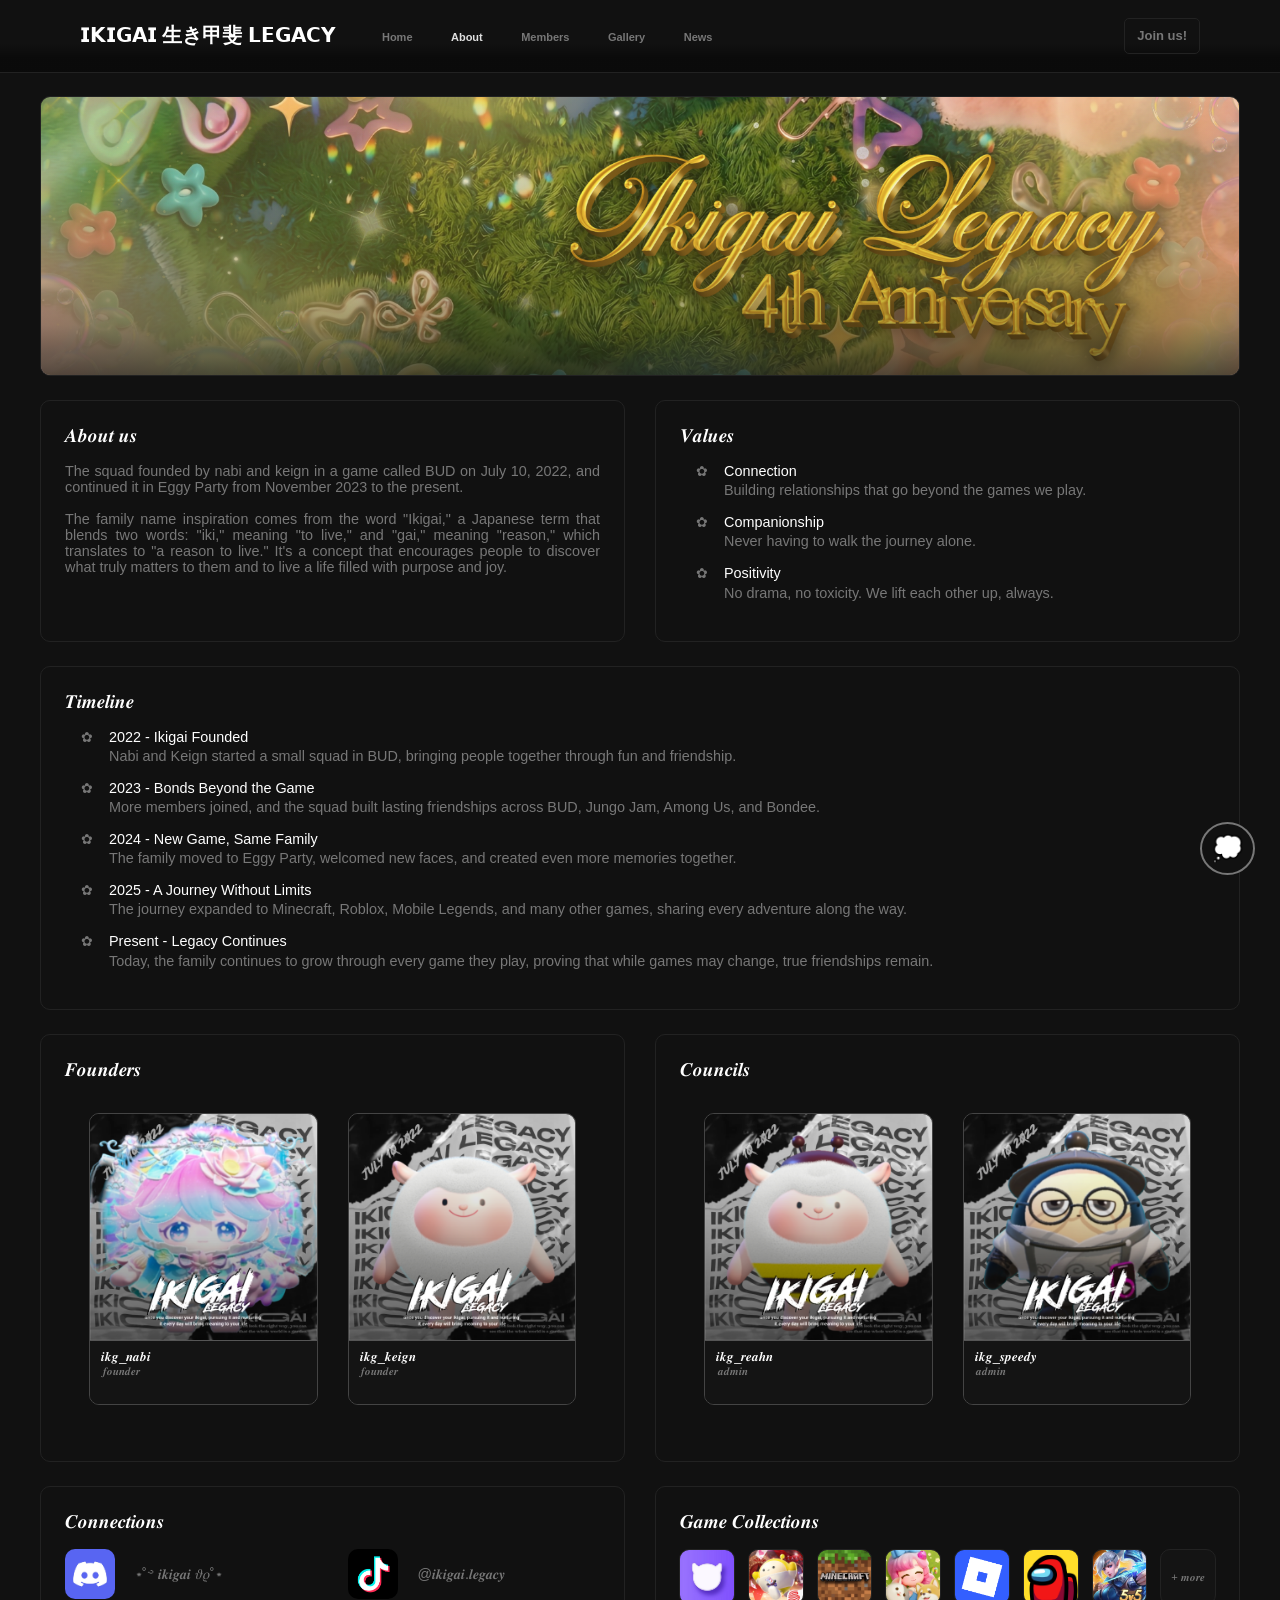
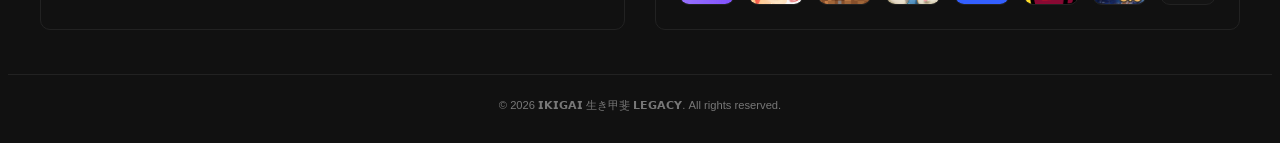
==== about.html @ 9461aeda "Initial commit" ====
<!DOCTYPE html>
<html lang="en">
<head>
    <meta charset="UTF-8">
    <meta name="viewport" content="width=device-width, initial-scale=1.0">
    <title>𝗜𝗞𝗜𝗚𝗔𝗜 生き甲斐 𝗟𝗘𝗚𝗔𝗖𝗬</title>
    <link rel="stylesheet" href="general.css">
    <link rel="stylesheet" href="about.css">
    <link rel="stylesheet" href="discord-widget.css">
</head>
<body>

    <!-- Header -->
    <div class="menu-container">  

        <button class="menu-btn" id="menu-btn"><strong>☰</strong></button>
        <div class="menu-overlay" onclick="closeMenu()"></div>
        <nav class="menu">
            <a href="index.html">Home</a>
            <a href="about.html" class="active">About</a>
            <a href="members.html">Members</a>
            <a href="gallery.html">Gallery</a>
            <a href="news.html">News</a>
            <a href="https://docs.google.com/forms/d/e/1FAIpQLSfjyB8L9kWrnWd9bgaFZAZojtJx5KCW9Il7itQAc0xYwwFybQ/viewform" target="_blank" class="menu-join">Join us!</a>
        </nav>
        
    </div>
    
    <div class="header">
        <div class="head-container">
            <div class="logo-title">
                <div class="logo-name">𝗜𝗞𝗜𝗚𝗔𝗜 生き甲斐 𝗟𝗘𝗚𝗔𝗖𝗬</div>
            </div>
            
            <div class="nav-buttons">

                <div class="start">
                    <nav>
                        <a href="index.html">Home</a>
                        <a href="about.html" class="active">About</a>
                        <a href="members.html">Members</a>
                        <a href="gallery.html">Gallery</a>
                    <a href="news.html">News</a>
                    </nav>
                </div>

                <div class="end">
                    <a href="https://docs.google.com/forms/d/e/1FAIpQLSfjyB8L9kWrnWd9bgaFZAZojtJx5KCW9Il7itQAc0xYwwFybQ/viewform" target="_blank" class="join">Join us!</a>
                    
                </div>

            </div>

            

            

            
        </div>
    </div>

    <!-- Discord-widget -->
    <div class="showcard-container"> <button class="show-card" onclick="showCard()">💭</button> </div>
    <div class="discord-widget">
        <div class="discord-card" id="discord-card"> 
            <div class="head">

                <div class="serverName" id="serverName">⋆˚࿔ 𝒊𝒌𝒊𝒈𝒂𝒊 𝜗𝜚˚⋆</div>

                    <button class="hide-card" onclick="closeCard()" id="hide">✗</button>

            </div>

            <div class="online-section">
                <div class="dot-symbol">●</div>
                <div class="online-text"> 𝑶𝒏𝒍𝒊𝒏𝒆 - <span id="online">0</span> </div>
            </div>
    


            <div class="avatar-position">
                <div class="avatars">

                    <div class="avatar online">
                        <img src="discord/profile1.webp">
                    </div>

                    <div class="avatar online">
                        <img src="discord/profile2.webp">
                    </div>

                    <div class="avatar idle">
                        <img src="discord/profile3.webp">
                    </div>

                    <div class="avatar idle">
                        <img src="discord/profile4.webp">
                    </div>

                    <div class="avatar dnd">
                        <img src="discord/profile5.webp">
                    </div>

                </div>
            </div>

            <div class="lower-part">
                <a id="joinBtn" href="https://discord.com/invite/5m6chs7nX4" target="_blank">Join Server</a>
            </div>
        </div>
    </div>

    <div class="page">
        <div class="about-page">

            <div class="about-container banner">
                <img src="banner/banner.png" class="banner-img">
            </div>
            
            <div class="about-grid">

                <div class="about-container">
                    <div class="about-title">
                        𝑨𝒃𝒐𝒖𝒕 𝒖𝒔
                    </div>
                    <div class="about-content">
                        The squad founded by nabi and keign in a game called BUD on July 10, 2022, and continued it in Eggy Party from November 2023 to the present.
                    </div>
                    <div class="about-content">
                        The family name inspiration comes from the word "Ikigai," a Japanese term that blends two words: "iki," meaning "to live," and "gai," meaning "reason," which translates to "a reason to live." It's a concept that encourages people to discover what truly matters to them and to live a life filled with purpose and joy.
                    </div>
                </div>

                <div class="about-container">
                    <div class="about-title">
                        𝑽𝒂𝒍𝒖𝒆𝒔
                    </div>
                    <div class="about-content">
                        <div class="about-items">
                            <div class="item-bullet">✿</div>
                            <div class="item-content">
                                <div class="item-title">Connection</div>
                                <div class="item-desc">Building relationships that go beyond the games we play.</div>
                            </div>
                        </div>
                    </div>
                    <div class="about-content">
                        <div class="about-items">
                            <div class="item-bullet">✿</div>
                            <div class="item-content">
                                <div class="item-title">Companionship</div>
                                <div class="item-desc">Never having to walk the journey alone.</div>
                            </div>
                        </div>
                    </div>
                    <div class="about-content">
                        <div class="about-items">
                            <div class="item-bullet">✿</div>
                            <div class="item-content">
                                <div class="item-title">Positivity</div>
                                <div class="item-desc">No drama, no toxicity. We lift each other up, always.</div>
                            </div>
                        </div>
                    </div>
                </div>

            </div>

            <div class="about-container timeline-container">
                <div class="about-title">
                    𝑻𝒊𝒎𝒆𝒍𝒊𝒏𝒆
                </div>
                <div class="about-content">
                    <div class="about-items">
                            <div class="item-bullet">✿</div>
                            <div class="item-content">
                                <div class="item-title">2022 - Ikigai Founded</div>
                                <div class="item-desc">Nabi and Keign started a small squad in BUD, bringing people together through fun and friendship.</div>
                            </div>
                        </div>
                </div>

                <div class="about-content">
                    <div class="about-items">
                            <div class="item-bullet">✿</div>
                            <div class="item-content">
                                <div class="item-title">2023 - Bonds Beyond the Game</div>
                                <div class="item-desc">More members joined, and the squad built lasting friendships across BUD, Jungo Jam, Among Us, and Bondee.</div>
                            </div>
                        </div>
                </div>

                <div class="about-content">
                    <div class="about-items">
                            <div class="item-bullet">✿</div>
                            <div class="item-content">
                                <div class="item-title">2024 - New Game, Same Family</div>
                                <div class="item-desc">The family moved to Eggy Party, welcomed new faces, and created even more memories together.</div>
                            </div>
                        </div>
                </div>

                <div class="about-content">
                    <div class="about-items">
                            <div class="item-bullet">✿</div>
                            <div class="item-content">
                                <div class="item-title">2025 - A Journey Without Limits</div>
                                <div class="item-desc">The journey expanded to Minecraft, Roblox, Mobile Legends, and many other games, sharing every adventure along the way.</div>
                            </div>
                        </div>
                </div>

                <div class="about-content">
                    <div class="about-items">
                            <div class="item-bullet">✿</div>
                            <div class="item-content">
                                <div class="item-title">Present - Legacy Continues</div>
                                <div class="item-desc">Today, the family continues to grow through every game they play, proving that while games may change, true friendships remain.</div>
                            </div>
                        </div>
                </div>
            </div>
            <div class="about-grid">
                <div class="about-container">
                    <div class="about-title">
                        𝑭𝒐𝒖𝒏𝒅𝒆𝒓𝒔
                    </div>
                    <div class="about-content">
                        <div class="about-content-grid">
                            <div class="about-card">
                                <div class="about-img">
                                    <img src="profiles/nabi.png">
                                </div>
                                
                                <div class="about-body">
                                    <div class="about-name">𝒊𝒌𝒈_𝒏𝒂𝒃𝒊</div>
                                    <div class="about-role">𝒇𝒐𝒖𝒏𝒅𝒆𝒓</div>
                                </div>
                            </div>
                            <div class="about-card">
                                <div class="about-img">
                                    <img src="profiles/dongdong1.png">
                                </div>
                                <div class="about-body">
                                    <div class="about-name">𝒊𝒌𝒈_𝒌𝒆𝒊𝒈𝒏</div>
                                    <div class="about-role">𝒇𝒐𝒖𝒏𝒅𝒆𝒓</div>
                                    <div class="about-socials"></div>
                                </div>
                            </div>
                        </div>
                    </div>
                    
                </div>

                <div class="about-container">
                    <div class="about-title">
                        𝑪𝒐𝒖𝒏𝒄𝒊𝒍𝒔
                    </div>
                    <div class="about-content">
                        <div class="about-content-grid">
                            <div class="about-card">
                                <div class="about-img">
                                    <img src="profiles/dongdong2.png">
                                </div>
                                <div class="about-body">
                                    <div class="about-name">𝒊𝒌𝒈_𝒓𝒆𝒂𝒉𝒏</div>
                                    <div class="about-role">𝒂𝒅𝒎𝒊𝒏</div>
                                </div>
                            </div>
                            <div class="about-card">
                                <div class="about-img">
                                    <img src="profiles/speedy.png">
                                </div>
                                <div class="about-body">
                                    <div class="about-name">𝒊𝒌𝒈_𝒔𝒑𝒆𝒆𝒅𝒚</div>
                                    <div class="about-role">𝒂𝒅𝒎𝒊𝒏</div>
                                    <div class="about-socials"></div>
                                </div>
                            </div>
                        </div>
                    </div>
                    
                </div>
            </div>

            <div class="about-grid">

                <div class="about-container">
                    <div class="about-title">
                        𝑪𝒐𝒏𝒏𝒆𝒄𝒕𝒊𝒐𝒏𝒔
                    </div>
                    <div class="about-connections-grid">
                        <div class="about-connections">
                            <img class="about-connections-img" src="apps/discord.jpg">
                            <a class="about-connections-link" href="https://discord.com/invite/5m6chs7nX4" target="_blank">⋆˚࿔ 𝒊𝒌𝒊𝒈𝒂𝒊 𝜗𝜚˚⋆</a>
                        </div>
                        <div class="about-connections">
                            <img class="about-connections-img" src="apps/tiktok.avif">
                            <a class="about-connections-link" href="https://www.tiktok.com/@ikigai.legacy?_t=ZS-8wNGGbBKXw1&_r=1" target="_blank">@𝒊𝒌𝒊𝒈𝒂𝒊.𝒍𝒆𝒈𝒂𝒄𝒚</a>
                        </div>
                    </div>
                </div>

                <div class="about-container">
                    <div class="about-title">
                        𝑮𝒂𝒎𝒆 𝑪𝒐𝒍𝒍𝒆𝒄𝒕𝒊𝒐𝒏𝒔
                    </div>
                    <div class="about-games-grid">
                        <img class="about-games" src="apps/bud.jpg">
                        <img class="about-games" src="apps/eggyparty.png">
                        <img class="about-games" src="apps/minecraft.webp">
                        <img class="about-games" src="apps/Heartopia.webp">
                        <img class="about-games" src="apps/roblox.webp">
                        <img class="about-games" src="apps/among-us.png">
                        <img class="about-games" src="apps/MLBB.jpg">
                        <div class="about-games">+ 𝒎𝒐𝒓𝒆</div>
                    </div>
                </div>

            


            </div>

            
            
        </div>

        <div class="footer">
            © 2026 𝗜𝗞𝗜𝗚𝗔𝗜 生き甲斐 𝗟𝗘𝗚𝗔𝗖𝗬. All  rights reserved.
        </div>
    </div>

    

  <script src="general.js"></script>
</body>
</html>
---- general.css ----
body {
    font-family: sans-serif;
    background-size: cover;
    background-color: #111;
}

.header {
    position: fixed;
    top: 0;
    left: 0;
    right: 0;
    height: 2.3rem;
    padding: 1.1rem;
    border-bottom: 1px solid #222;
    background-color: #111111;

    background-image: linear-gradient(
        to bottom,
        rgba(0, 0, 0, 0) 60%,
        rgba(0, 0, 0, 0.2) 70%,
        rgba(0, 0, 0, 0.4) 80%
    );
    z-index: 30; 
}

.head-container {
    max-width: 1300px;
    width: 90%;
    height: 100%;
    margin: auto;

    display: flex;
    flex-direction: row;

    
}

.logo-title, .nav-buttons{
    display: flex;
    align-items: center;
}
.nav-buttons{
    
    width: 100%;
}


.end{
    margin-left: auto;
}

@media screen and (max-width: 850px){
    .nav-buttons a{
        display: none;
    }
    .menu-container .menu-btn{
        display: block;
        z-index: 40;
    }
}

.menu {
    background-color: #111111;
    position: fixed;

    display: grid;
    flex-direction: column;

    padding-top: 4.6rem;
    top: 0rem;
    right: 0;
    left: 0;

    width: 100%;
    height: 400px;

    align-items: center;

    transform: translateY(-100%);
    transition: 0.4s ease;

    z-index: 25;
    opacity: 0;
    pointer-events: none;
}

.menu.open {
    transform: translateY(0);
    opacity: 1;
    pointer-events: auto;
}

.menu-overlay{
    display: none;
    position: fixed;
    inset: 0;
    background: rgba(0, 0, 0, .55);
    z-index: 24;
}

.menu-overlay.open{
    display: block;
}

@media screen and (min-width: 850px){
    .menu.open, .menu{
        transform: translateY(-100%);
        opacity: 0;
        pointer-events: none;
    }
    .menu-overlay.open{
        display: none;
    }
}

.menu a{
    box-sizing: border-box;
    height: 100%;
    width: 100%;
    text-align: center;
    display: flex;
    align-items: center;
    justify-content: center;
    border: 1px solid #111111;
    border-bottom: 1px solid #222;
    
}

.menu a:hover{
    border: 1px solid #fff;
    border-right:1px solid #111111;
    border-left: 1px solid #111111;
    background-color: #2a2a2a;
}

.menu .menu-join:hover{
    border: 1px solid rgb(0, 0, 0);
    color: #111111;
    background-color: #fff;
    border-color: #fff;
}

.logo-name {
    font-family: Arial;
    font-weight: bold;
    font-size: 20px;
    margin-right: 15px;
    color: #ffffff;
    white-space: nowrap;
    transition: .5s ease;
    cursor: pointer;

}

nav a.active{
    color: #dfdfdf;
}

nav a{
    display: inline-block;
    font-family: Arial, Helvetica, sans-serif;
    padding: 1px;
    font-size: 11px;
    font-weight: 600;
    text-decoration: none;
    transition: .3s ease;
    background-color: transparent;
    color: #777;
    border: 1px solid transparent;
    cursor: pointer;

}

.nav-buttons a{
    margin-left: 30px;
}

nav a:hover{
    color: #fff ;
    text-shadow: 0 0 10px #dfdfdf;
}






.join {
    font-size: 13px;
    font-weight: 600;
    display: flex;
    justify-content: center;
    align-items: center;
    height: 34px;
    min-width: 74px;
    font-family: sans-serif;
    background-color: transparent;
    color: #777;
    border: 1px solid #222;
    text-decoration: none;
    border-radius: 5px;
    cursor: pointer;
    transition: .5s ease;
}

.join:hover {
    color: #111111;
    background-color: #dfdfdf;
    border-color: #dfdfdf;
    box-shadow: 0 0 10px #777;
}

.menu-btn{
    display: none;
    position: fixed;
    font-size: 20px;
    color: #777;
    background: transparent;
    border: none;
    top: 17px;
    right: 4%;
    cursor: pointer;
    transition: .3s ease;
    
}

.menu-btn:hover{
    color: #dfdfdf ;
    text-shadow: 0 0 10px #dfdfdf
}

/* Page Styles */


/* Chrome, Edge, Safari */
html{
    scrollbar-width: thin;
    scrollbar-color: #777 transparent;
    overflow-y: scroll;
}

html::-webkit-scrollbar{
    width: 8px;
}

html::-webkit-scrollbar-track{
    background: transparent;
}

html::-webkit-scrollbar-thumb{
    background: #777;
    border-radius: 999px;
    transition: background .3s ease;
}

html::-webkit-scrollbar-thumb:hover{
    background: #dfdfdf;
}



.page {
    opacity: 0;
    transform: translateY(15px);
    transition: opacity 0.6s ease, transform 0.6s ease;
}

.page.loaded {
    opacity: 1;
    transform: translateY(0);
}

.page.leaving {
    opacity: 0;
    transform: translateY(15px);
}

* {
    -webkit-tap-highlight-color: transparent;
    font-family: 'Franklin Gothic Medium', 'Arial Narrow', Arial, sans-serif;
}

html.no-scroll,
body.no-scroll {
    overflow: hidden;
}
---- about.css ----
.about-page{

    max-width: 1200px;
    padding: 88px 20px 20px;
    margin: auto;
    display: flex;
    flex-direction: column;
    align-items: center;
}


.about-grid{
    width: 100%;
    display: grid;
    grid-template-columns: 1fr 1fr;
    justify-items: center;
    gap: 30px;
}

.about-container{
    width: 100%;
    padding: 1.5rem;
    box-sizing: border-box;
    border: 1px solid #222;
    border-radius: 10px;
    margin-bottom: 1.5rem;
}

.about-title{
    color: white;
    font-size: 1.2rem;
    margin-bottom: 1rem;
}

.about-content{
    color: #777;
    font-size: .9rem;
    display: flex;
    flex-direction: column;
    margin-bottom: 1rem;
    text-align: justify;
}

.about-items{
    padding-left: 1rem;
    padding-right: 1rem;
    display: flex;
    flex-direction: row;
    gap: 1rem;
}

.item-title{
    color: white;
    margin-bottom: .2rem;
}

.item-desc{
    font-size: .9rem;
}



.about-card{
    display: flex;
    flex-direction: column;
    border: 1px solid #444;
    border-radius: 10px;
    overflow: hidden;
}

.about-img{
    background-color: lightblue;
    width: 100%;
    aspect-ratio: 1/1;
    border-bottom: 1px solid #555;
}

.about-img{
    position: relative;
    width: 100%;
    aspect-ratio: 1/1;
    overflow: hidden;
    border-bottom: 1px solid #555;
}

.about-img img{
    width: 100%;
    height: 100%;
    object-fit: cover;
    display: block;
}


.about-body{
    display: flex;
    flex-direction: column;
    padding: .50rem .70rem .65rem;
    background-color: #141414;
}

.about-content-grid{
    width: 100%;
    padding: 1rem 1.5rem;
    box-sizing: border-box;
    display: grid;
    grid-template-columns: 1fr 1fr;
    gap: 30px;
}



.about-name{
    color: #ffffff;
    font-size: .8rem;
}

.about-role{
    color: #777;
    font-size: .7rem;
    margin-bottom: 1rem;
    margin-left: .10rem;
}

@media screen and (max-width: 950px){
    .about-content-grid{
        gap: 30px;
        padding: 1rem 13rem;
    }
    
}

@media screen and (max-width: 880px){
    .about-content-grid{
        gap: 30px;
        padding: 1rem 11rem;
    }
    
}

@media screen and (max-width: 820px){
    .about-content-grid{
        gap: 30px;
        padding: 1rem 9rem;
    }
    
}

@media screen and (max-width: 770px){
    .about-content-grid{
        gap: 30px;
        padding: 1rem 5rem;
    }
    
}

@media screen and (max-width: 720px){
    .about-content-grid{
        gap: 30px;
        padding: 1rem 2rem;
    }
    
}



@media screen and (max-width: 600px){
    .about-content-grid{
        gap: 20px;
        padding: .5rem .5rem;
    }
}

@media screen and (max-width: 450px){
    .about-content-grid{
        gap: 12px;
        padding: 0rem .2rem;
    }
    .about-name{
        font-size: .7rem;
        margin-bottom: .1rem;
    }
    .about-role{
        font-size: .6rem;
        margin-left: 0rem;
        margin-bottom: .7rem;
    }
    .about-body{
        padding: .4rem .45rem .4rem;
    }
}

.about-games-grid{
    display: grid;
    grid-template-columns: repeat(auto-fill, minmax(50px, 1fr));  
    justify-items: center;
    gap: 15px;
}

.about-games{
    width: 100%;
    aspect-ratio: 1/1;
    border: 1px solid #222;
    border-radius: 10px;
    color: #777;
    background-color: #141414;
    text-align: center;
    align-content: center;
    font-size: .7rem;
}

.about-connections-grid{
    display: grid;
    grid-template-columns: 1fr 1fr;
    gap: 30px;
    
}

@media screen and (max-width: 500px){
    .about-connections-grid{
        grid-template-columns: 1fr;
        gap: 30px;
    }
}

.about-connections{
    display: flex;
    flex-direction: row;
    align-items: center;
    gap: 20px;
    cursor: pointer;
}

.about-connections-img{
    height: 50px;
    aspect-ratio: 1/1;
    border-radius: 10px;
}

.about-connections-link{
    font-size: .9rem;
    text-decoration: none;
    color: #777;
    transition: .3s ease;
}

.about-connections:hover{
    .about-connections-link{
    color: white;
    text-shadow: 0 0 10px white;
    }
}

@media screen and (max-width: 950px){
    .about-grid{
        grid-template-columns: 1fr;
        gap: 0px;
    }
}

.footer{
    color: #777;
    font-size: .7rem;
    text-align: center;
    bottom: 0;
    left: 0;
    right: 0;
    padding: 1.4rem;
    border-top: 1px solid #222;
    background-color: #111111;
}

.banner{
    max-height: 280px;
    padding: 0;
    overflow: hidden;
    position: relative;
    display: flex;
    align-items: center;
}

.banner-img{
    opacity: 100%;
    width: 100%;
    height: auto;
    display: block;
    border-radius: inherit;
}

/* Dark gradient overlay */
.banner{
    position: relative;
    overflow: hidden;
}

.banner::after{
    content: "";
    position: absolute;
    inset: 0;

    background: linear-gradient(
        to bottom,
        rgba(255,236,180,.05) 0%,
        rgba(212,175,55,.15) 30%,
        rgba(170,130,45,.28) 60%,
        rgba(90,70,25,.45) 82%,
        rgba(42,36,24,.75) 100%
    );

    pointer-events: none;
}
---- discord-widget.css ----
.discord-card {

    position: fixed;
    right: 25px;
    bottom: 25px;

    width: 250px;
    padding: 20px;
    border-radius: 15px;

    background: #131313;

    border: 1px solid #fff;
    box-shadow: 0 0 10px #dfdfdf;

    color: white;
    font-family: Arial, sans-serif;

    opacity: 0;
    visibility: hidden;
    pointer-events: none;
    transform: scale(0.9);
    transition: all 0.8s ease;

    z-index: 23;
    
}

.discord-card.show{
    opacity: 1;

    visibility: visible;
    pointer-events: auto;
    transform: scale(1);
    z-index: 23;
}

.serverName{
    line-height: 1;
    color: white;
    font-size: 1.1rem;
    font-weight: 600;
    text-shadow: 0 0 10px #777;
}

.head{
    display: flex;
    flex-direction: row;
    justify-content: space-between;
    margin-bottom: 1.4rem;
}

.online-section{
    display: flex;
    flex-direction: row;
    margin-bottom: .4rem;
}

.dot-symbol{
    font-size: .9rem;
    display: inline;
    color: #2aff83;
    text-shadow: 0 0 5px #23a55a,
                 0 0 10px #23a55a,
                 0 0 20px #23a55a;
}

.online-text{
    line-height: 1;
    margin-left: .6rem;
    display: inline;
    font-size: .9rem;
    color: #cfcfcf;
}

.hide-card{
    font-size: 10px;
    background-color: transparent;
    border: none;
    color: white;
    cursor: pointer;

    transition: .3s ease;
}

.hide-card:hover{

    color: #ffffff;
    border-color: #ffffff;
    text-shadow: 0 0 5px #ffffff,
                 0 0 10px #ffffff,
                 0 0 20px #ffffff;
}

.showcard-container{


    position: fixed;
    right: 25px;
    bottom: 25px;
    z-index: 20;
}


.show-card{

    font-size: 25px;
    padding: 10px;
    background-color: #111111;
    
    border: 2px solid #777;
    border-radius: 50%;
    cursor: pointer;
    position: relative;

    transition: .3s ease;
}

.show-card.hide {
    opacity: 0;
    pointer-events: none;
    transform: scale(0.8);
}

.show-card:hover{
    transform: scale(1.1);
    box-shadow: 0 0 15px #dfdfdf;
    border: 2px solid #fff;
}










#joinBtn {
    display: flex;
    justify-content: center;
    align-items: center;
    height: 40px;
    width: 100%;
    background: #fff;
    color: #111111;
    text-decoration: none;
    border-radius: 8px;
    transition: 0.3s;
}

#joinBtn:hover {
    box-shadow: 0 0 10px #777;
}

.avatar-position{
    margin-bottom: 13px;
    margin-left: 10px;
    

}
.avatar {
    position: relative;
    display: inline-block;
    margin-left: -8px;
}

.avatar img {
    width: 35px;
    height: 35px;
    border-radius: 50%;
    border: 2px solid #111;
    display: block;
    
}

.avatar::after {
    content: "";
    position: absolute;
    bottom: 1px;
    right: 1px;

    width: 10px;
    height: 10px;
    border-radius: 50%;
    border: 2px solid #111;
}

.avatar.online::after {
    background: #23a55a;
}

.avatar.idle::after {
    background: #f0b232;
}

.avatar.dnd::after {
    background: #f23f43;
}

.avatar.offline::after {
    background: #80848e;
}

.header {
    display: flex;
    justify-content: space-between;
    align-items: center;
}

.avatars {
    display: flex;
}
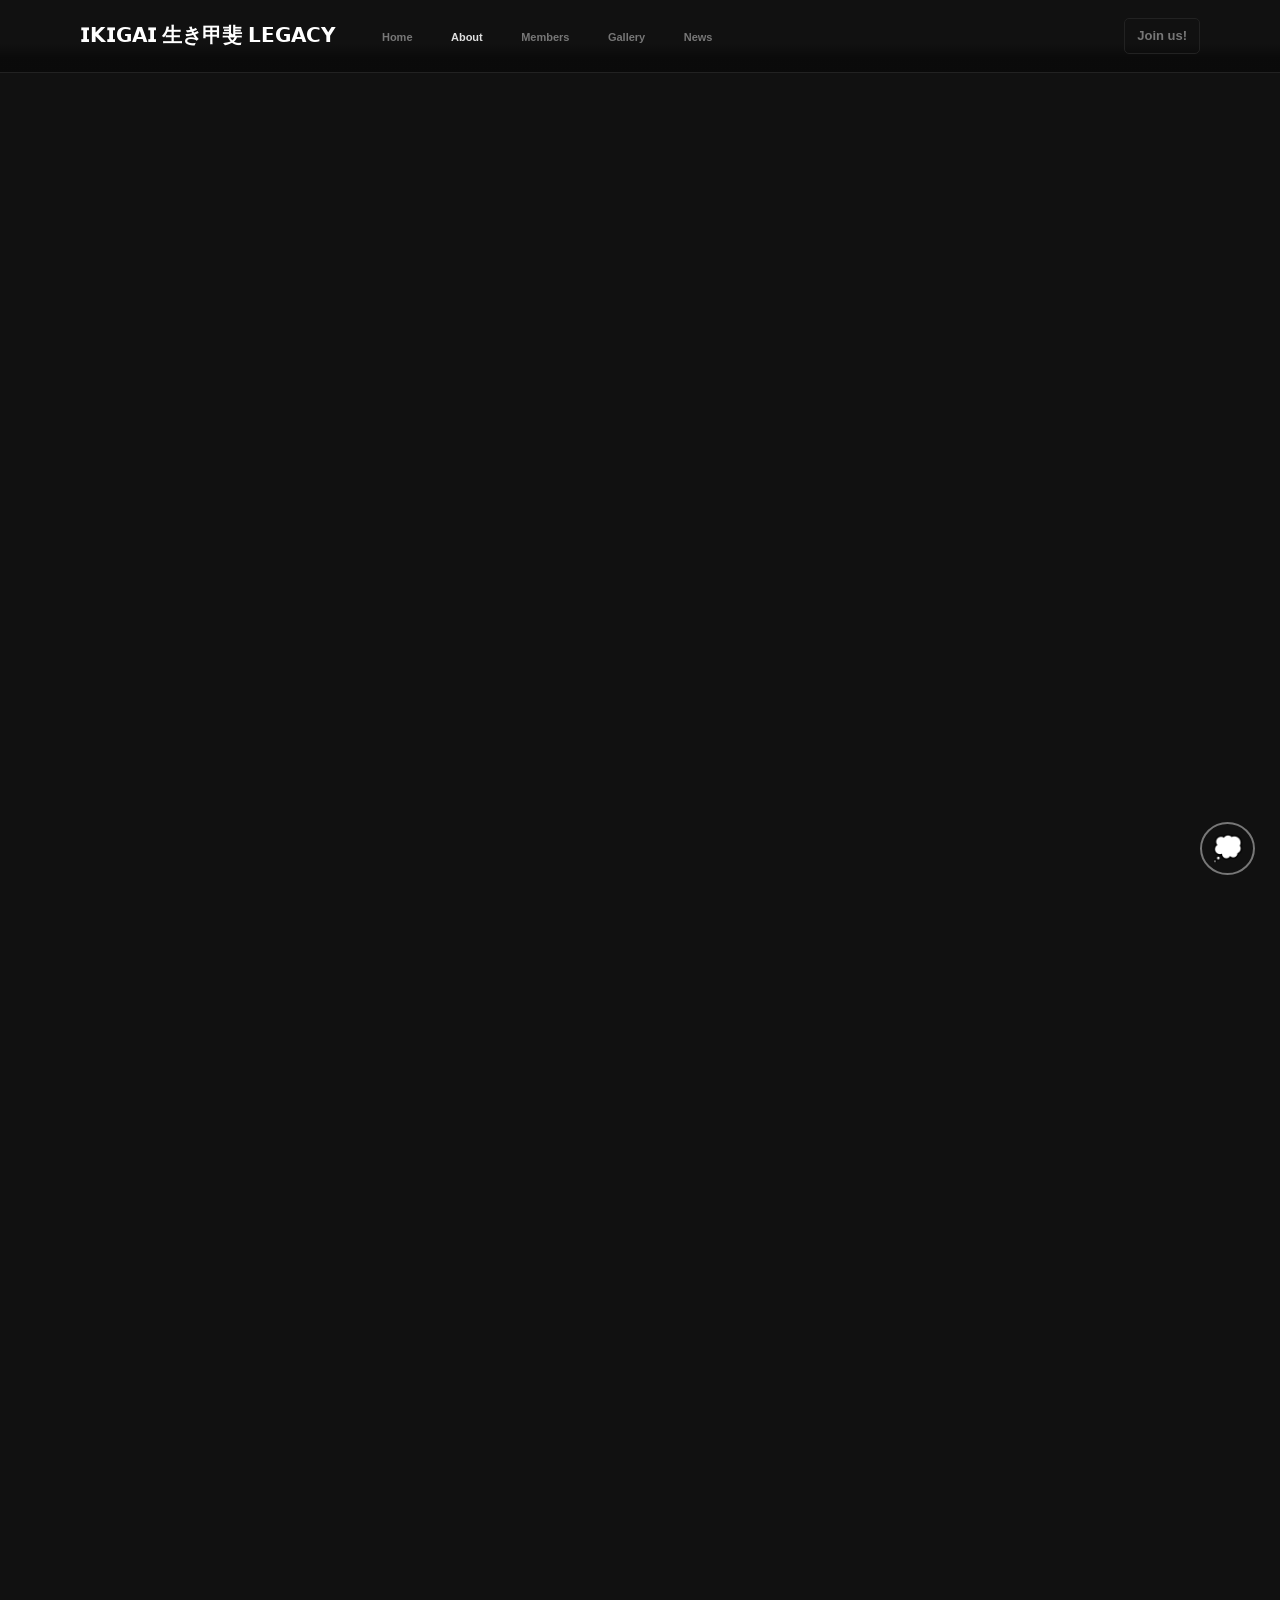
==== commit 6dde8adb: "Add files via upload" ====
--- a/about.html
+++ b/about.html
@@ -1,338 +1,339 @@
-<!DOCTYPE html>
-<html lang="en">
-<head>
-    <meta charset="UTF-8">
-    <meta name="viewport" content="width=device-width, initial-scale=1.0">
-    <title>𝗜𝗞𝗜𝗚𝗔𝗜 生き甲斐 𝗟𝗘𝗚𝗔𝗖𝗬</title>
-    <link rel="stylesheet" href="general.css">
-    <link rel="stylesheet" href="about.css">
-    <link rel="stylesheet" href="discord-widget.css">
-</head>
-<body>
-
-    <!-- Header -->
-    <div class="menu-container">  
-
-        <button class="menu-btn" id="menu-btn"><strong>☰</strong></button>
-        <div class="menu-overlay" onclick="closeMenu()"></div>
-        <nav class="menu">
-            <a href="index.html">Home</a>
-            <a href="about.html" class="active">About</a>
-            <a href="members.html">Members</a>
-            <a href="gallery.html">Gallery</a>
-            <a href="news.html">News</a>
-            <a href="https://docs.google.com/forms/d/e/1FAIpQLSfjyB8L9kWrnWd9bgaFZAZojtJx5KCW9Il7itQAc0xYwwFybQ/viewform" target="_blank" class="menu-join">Join us!</a>
-        </nav>
-        
-    </div>
-    
-    <div class="header">
-        <div class="head-container">
-            <div class="logo-title">
-                <div class="logo-name">𝗜𝗞𝗜𝗚𝗔𝗜 生き甲斐 𝗟𝗘𝗚𝗔𝗖𝗬</div>
-            </div>
-            
-            <div class="nav-buttons">
-
-                <div class="start">
-                    <nav>
-                        <a href="index.html">Home</a>
-                        <a href="about.html" class="active">About</a>
-                        <a href="members.html">Members</a>
-                        <a href="gallery.html">Gallery</a>
-                    <a href="news.html">News</a>
-                    </nav>
-                </div>
-
-                <div class="end">
-                    <a href="https://docs.google.com/forms/d/e/1FAIpQLSfjyB8L9kWrnWd9bgaFZAZojtJx5KCW9Il7itQAc0xYwwFybQ/viewform" target="_blank" class="join">Join us!</a>
-                    
-                </div>
-
-            </div>
-
-            
-
-            
-
-            
-        </div>
-    </div>
-
-    <!-- Discord-widget -->
-    <div class="showcard-container"> <button class="show-card" onclick="showCard()">💭</button> </div>
-    <div class="discord-widget">
-        <div class="discord-card" id="discord-card"> 
-            <div class="head">
-
-                <div class="serverName" id="serverName">⋆˚࿔ 𝒊𝒌𝒊𝒈𝒂𝒊 𝜗𝜚˚⋆</div>
-
-                    <button class="hide-card" onclick="closeCard()" id="hide">✗</button>
-
-            </div>
-
-            <div class="online-section">
-                <div class="dot-symbol">●</div>
-                <div class="online-text"> 𝑶𝒏𝒍𝒊𝒏𝒆 - <span id="online">0</span> </div>
-            </div>
-    
-
-
-            <div class="avatar-position">
-                <div class="avatars">
-
-                    <div class="avatar online">
-                        <img src="discord/profile1.webp">
-                    </div>
-
-                    <div class="avatar online">
-                        <img src="discord/profile2.webp">
-                    </div>
-
-                    <div class="avatar idle">
-                        <img src="discord/profile3.webp">
-                    </div>
-
-                    <div class="avatar idle">
-                        <img src="discord/profile4.webp">
-                    </div>
-
-                    <div class="avatar dnd">
-                        <img src="discord/profile5.webp">
-                    </div>
-
-                </div>
-            </div>
-
-            <div class="lower-part">
-                <a id="joinBtn" href="https://discord.com/invite/5m6chs7nX4" target="_blank">Join Server</a>
-            </div>
-        </div>
-    </div>
-
-    <div class="page">
-        <div class="about-page">
-
-            <div class="about-container banner">
-                <img src="banner/banner.png" class="banner-img">
-            </div>
-            
-            <div class="about-grid">
-
-                <div class="about-container">
-                    <div class="about-title">
-                        𝑨𝒃𝒐𝒖𝒕 𝒖𝒔
-                    </div>
-                    <div class="about-content">
-                        The squad founded by nabi and keign in a game called BUD on July 10, 2022, and continued it in Eggy Party from November 2023 to the present.
-                    </div>
-                    <div class="about-content">
-                        The family name inspiration comes from the word "Ikigai," a Japanese term that blends two words: "iki," meaning "to live," and "gai," meaning "reason," which translates to "a reason to live." It's a concept that encourages people to discover what truly matters to them and to live a life filled with purpose and joy.
-                    </div>
-                </div>
-
-                <div class="about-container">
-                    <div class="about-title">
-                        𝑽𝒂𝒍𝒖𝒆𝒔
-                    </div>
-                    <div class="about-content">
-                        <div class="about-items">
-                            <div class="item-bullet">✿</div>
-                            <div class="item-content">
-                                <div class="item-title">Connection</div>
-                                <div class="item-desc">Building relationships that go beyond the games we play.</div>
-                            </div>
-                        </div>
-                    </div>
-                    <div class="about-content">
-                        <div class="about-items">
-                            <div class="item-bullet">✿</div>
-                            <div class="item-content">
-                                <div class="item-title">Companionship</div>
-                                <div class="item-desc">Never having to walk the journey alone.</div>
-                            </div>
-                        </div>
-                    </div>
-                    <div class="about-content">
-                        <div class="about-items">
-                            <div class="item-bullet">✿</div>
-                            <div class="item-content">
-                                <div class="item-title">Positivity</div>
-                                <div class="item-desc">No drama, no toxicity. We lift each other up, always.</div>
-                            </div>
-                        </div>
-                    </div>
-                </div>
-
-            </div>
-
-            <div class="about-container timeline-container">
-                <div class="about-title">
-                    𝑻𝒊𝒎𝒆𝒍𝒊𝒏𝒆
-                </div>
-                <div class="about-content">
-                    <div class="about-items">
-                            <div class="item-bullet">✿</div>
-                            <div class="item-content">
-                                <div class="item-title">2022 - Ikigai Founded</div>
-                                <div class="item-desc">Nabi and Keign started a small squad in BUD, bringing people together through fun and friendship.</div>
-                            </div>
-                        </div>
-                </div>
-
-                <div class="about-content">
-                    <div class="about-items">
-                            <div class="item-bullet">✿</div>
-                            <div class="item-content">
-                                <div class="item-title">2023 - Bonds Beyond the Game</div>
-                                <div class="item-desc">More members joined, and the squad built lasting friendships across BUD, Jungo Jam, Among Us, and Bondee.</div>
-                            </div>
-                        </div>
-                </div>
-
-                <div class="about-content">
-                    <div class="about-items">
-                            <div class="item-bullet">✿</div>
-                            <div class="item-content">
-                                <div class="item-title">2024 - New Game, Same Family</div>
-                                <div class="item-desc">The family moved to Eggy Party, welcomed new faces, and created even more memories together.</div>
-                            </div>
-                        </div>
-                </div>
-
-                <div class="about-content">
-                    <div class="about-items">
-                            <div class="item-bullet">✿</div>
-                            <div class="item-content">
-                                <div class="item-title">2025 - A Journey Without Limits</div>
-                                <div class="item-desc">The journey expanded to Minecraft, Roblox, Mobile Legends, and many other games, sharing every adventure along the way.</div>
-                            </div>
-                        </div>
-                </div>
-
-                <div class="about-content">
-                    <div class="about-items">
-                            <div class="item-bullet">✿</div>
-                            <div class="item-content">
-                                <div class="item-title">Present - Legacy Continues</div>
-                                <div class="item-desc">Today, the family continues to grow through every game they play, proving that while games may change, true friendships remain.</div>
-                            </div>
-                        </div>
-                </div>
-            </div>
-            <div class="about-grid">
-                <div class="about-container">
-                    <div class="about-title">
-                        𝑭𝒐𝒖𝒏𝒅𝒆𝒓𝒔
-                    </div>
-                    <div class="about-content">
-                        <div class="about-content-grid">
-                            <div class="about-card">
-                                <div class="about-img">
-                                    <img src="profiles/nabi.png">
-                                </div>
-                                
-                                <div class="about-body">
-                                    <div class="about-name">𝒊𝒌𝒈_𝒏𝒂𝒃𝒊</div>
-                                    <div class="about-role">𝒇𝒐𝒖𝒏𝒅𝒆𝒓</div>
-                                </div>
-                            </div>
-                            <div class="about-card">
-                                <div class="about-img">
-                                    <img src="profiles/dongdong1.png">
-                                </div>
-                                <div class="about-body">
-                                    <div class="about-name">𝒊𝒌𝒈_𝒌𝒆𝒊𝒈𝒏</div>
-                                    <div class="about-role">𝒇𝒐𝒖𝒏𝒅𝒆𝒓</div>
-                                    <div class="about-socials"></div>
-                                </div>
-                            </div>
-                        </div>
-                    </div>
-                    
-                </div>
-
-                <div class="about-container">
-                    <div class="about-title">
-                        𝑪𝒐𝒖𝒏𝒄𝒊𝒍𝒔
-                    </div>
-                    <div class="about-content">
-                        <div class="about-content-grid">
-                            <div class="about-card">
-                                <div class="about-img">
-                                    <img src="profiles/dongdong2.png">
-                                </div>
-                                <div class="about-body">
-                                    <div class="about-name">𝒊𝒌𝒈_𝒓𝒆𝒂𝒉𝒏</div>
-                                    <div class="about-role">𝒂𝒅𝒎𝒊𝒏</div>
-                                </div>
-                            </div>
-                            <div class="about-card">
-                                <div class="about-img">
-                                    <img src="profiles/speedy.png">
-                                </div>
-                                <div class="about-body">
-                                    <div class="about-name">𝒊𝒌𝒈_𝒔𝒑𝒆𝒆𝒅𝒚</div>
-                                    <div class="about-role">𝒂𝒅𝒎𝒊𝒏</div>
-                                    <div class="about-socials"></div>
-                                </div>
-                            </div>
-                        </div>
-                    </div>
-                    
-                </div>
-            </div>
-
-            <div class="about-grid">
-
-                <div class="about-container">
-                    <div class="about-title">
-                        𝑪𝒐𝒏𝒏𝒆𝒄𝒕𝒊𝒐𝒏𝒔
-                    </div>
-                    <div class="about-connections-grid">
-                        <div class="about-connections">
-                            <img class="about-connections-img" src="apps/discord.jpg">
-                            <a class="about-connections-link" href="https://discord.com/invite/5m6chs7nX4" target="_blank">⋆˚࿔ 𝒊𝒌𝒊𝒈𝒂𝒊 𝜗𝜚˚⋆</a>
-                        </div>
-                        <div class="about-connections">
-                            <img class="about-connections-img" src="apps/tiktok.avif">
-                            <a class="about-connections-link" href="https://www.tiktok.com/@ikigai.legacy?_t=ZS-8wNGGbBKXw1&_r=1" target="_blank">@𝒊𝒌𝒊𝒈𝒂𝒊.𝒍𝒆𝒈𝒂𝒄𝒚</a>
-                        </div>
-                    </div>
-                </div>
-
-                <div class="about-container">
-                    <div class="about-title">
-                        𝑮𝒂𝒎𝒆 𝑪𝒐𝒍𝒍𝒆𝒄𝒕𝒊𝒐𝒏𝒔
-                    </div>
-                    <div class="about-games-grid">
-                        <img class="about-games" src="apps/bud.jpg">
-                        <img class="about-games" src="apps/eggyparty.png">
-                        <img class="about-games" src="apps/minecraft.webp">
-                        <img class="about-games" src="apps/Heartopia.webp">
-                        <img class="about-games" src="apps/roblox.webp">
-                        <img class="about-games" src="apps/among-us.png">
-                        <img class="about-games" src="apps/MLBB.jpg">
-                        <div class="about-games">+ 𝒎𝒐𝒓𝒆</div>
-                    </div>
-                </div>
-
-            
-
-
-            </div>
-
-            
-            
-        </div>
-
-        <div class="footer">
-            © 2026 𝗜𝗞𝗜𝗚𝗔𝗜 生き甲斐 𝗟𝗘𝗚𝗔𝗖𝗬. All  rights reserved.
-        </div>
-    </div>
-
-    
-
-  <script src="general.js"></script>
-</body>
+<!DOCTYPE html>
+<html lang="en">
+<head>
+    <meta charset="UTF-8">
+    <meta name="viewport" content="width=device-width, initial-scale=1.0">
+    <title>𝗜𝗞𝗜𝗚𝗔𝗜 生き甲斐 𝗟𝗘𝗚𝗔𝗖𝗬</title>
+    <link rel="stylesheet" href="general.css">
+    <link rel="stylesheet" href="about.css">
+    <link rel="stylesheet" href="discord-widget.css">
+    <link rel="icon" type="image/png" href="ikigai.png">
+</head>
+<body>
+
+    <!-- Header -->
+    <div class="menu-container">  
+
+        <button class="menu-btn" id="menu-btn"><strong>☰</strong></button>
+        <div class="menu-overlay" onclick="closeMenu()"></div>
+        <nav class="menu">
+            <a href="index.html">Home</a>
+            <a href="about.html" class="active">About</a>
+            <a href="members.html">Members</a>
+            <a href="gallery.html">Gallery</a>
+            <a href="news.html">News</a>
+            <a href="https://docs.google.com/forms/d/e/1FAIpQLSfjyB8L9kWrnWd9bgaFZAZojtJx5KCW9Il7itQAc0xYwwFybQ/viewform" target="_blank" class="menu-join">Join us!</a>
+        </nav>
+        
+    </div>
+    
+    <div class="header">
+        <div class="head-container">
+            <div class="logo-title">
+                <div class="logo-name">𝗜𝗞𝗜𝗚𝗔𝗜 生き甲斐 𝗟𝗘𝗚𝗔𝗖𝗬</div>
+            </div>
+            
+            <div class="nav-buttons">
+
+                <div class="start">
+                    <nav>
+                        <a href="index.html">Home</a>
+                        <a href="about.html" class="active">About</a>
+                        <a href="members.html">Members</a>
+                        <a href="gallery.html">Gallery</a>
+                    <a href="news.html">News</a>
+                    </nav>
+                </div>
+
+                <div class="end">
+                    <a href="https://docs.google.com/forms/d/e/1FAIpQLSfjyB8L9kWrnWd9bgaFZAZojtJx5KCW9Il7itQAc0xYwwFybQ/viewform" target="_blank" class="join">Join us!</a>
+                    
+                </div>
+
+            </div>
+
+            
+
+            
+
+            
+        </div>
+    </div>
+
+    <!-- Discord-widget -->
+    <div class="showcard-container"> <button class="show-card" onclick="showCard()">💭</button> </div>
+    <div class="discord-widget">
+        <div class="discord-card" id="discord-card"> 
+            <div class="head">
+
+                <div class="serverName" id="serverName">⋆˚࿔ 𝒊𝒌𝒊𝒈𝒂𝒊 𝜗𝜚˚⋆</div>
+
+                    <button class="hide-card" onclick="closeCard()" id="hide">✗</button>
+
+            </div>
+
+            <div class="online-section">
+                <div class="dot-symbol">●</div>
+                <div class="online-text"> 𝑶𝒏𝒍𝒊𝒏𝒆 - <span id="online">0</span> </div>
+            </div>
+    
+
+
+            <div class="avatar-position">
+                <div class="avatars">
+
+                    <div class="avatar online">
+                        <img src="discord/profile1.webp">
+                    </div>
+
+                    <div class="avatar online">
+                        <img src="discord/profile2.webp">
+                    </div>
+
+                    <div class="avatar idle">
+                        <img src="discord/profile3.webp">
+                    </div>
+
+                    <div class="avatar idle">
+                        <img src="discord/profile4.webp">
+                    </div>
+
+                    <div class="avatar dnd">
+                        <img src="discord/profile5.webp">
+                    </div>
+
+                </div>
+            </div>
+
+            <div class="lower-part">
+                <a id="joinBtn" href="https://discord.com/invite/5m6chs7nX4" target="_blank">Join Server</a>
+            </div>
+        </div>
+    </div>
+
+    <div class="page">
+        <div class="about-page">
+
+            <div class="about-container banner">
+                <img src="banner/banner.png" class="banner-img">
+            </div>
+            
+            <div class="about-grid">
+
+                <div class="about-container">
+                    <div class="about-title">
+                        𝑨𝒃𝒐𝒖𝒕 𝒖𝒔
+                    </div>
+                    <div class="about-content">
+                        The squad founded by nabi and keign in a game called BUD on July 10, 2022, and continued it in Eggy Party from November 2023 to the present.
+                    </div>
+                    <div class="about-content">
+                        The family name inspiration comes from the word "Ikigai," a Japanese term that blends two words: "iki," meaning "to live," and "gai," meaning "reason," which translates to "a reason to live." It's a concept that encourages people to discover what truly matters to them and to live a life filled with purpose and joy.
+                    </div>
+                </div>
+
+                <div class="about-container">
+                    <div class="about-title">
+                        𝑽𝒂𝒍𝒖𝒆𝒔
+                    </div>
+                    <div class="about-content">
+                        <div class="about-items">
+                            <div class="item-bullet">✿</div>
+                            <div class="item-content">
+                                <div class="item-title">Connection</div>
+                                <div class="item-desc">Building relationships that go beyond the games we play.</div>
+                            </div>
+                        </div>
+                    </div>
+                    <div class="about-content">
+                        <div class="about-items">
+                            <div class="item-bullet">✿</div>
+                            <div class="item-content">
+                                <div class="item-title">Companionship</div>
+                                <div class="item-desc">Never having to walk the journey alone.</div>
+                            </div>
+                        </div>
+                    </div>
+                    <div class="about-content">
+                        <div class="about-items">
+                            <div class="item-bullet">✿</div>
+                            <div class="item-content">
+                                <div class="item-title">Positivity</div>
+                                <div class="item-desc">No drama, no toxicity. We lift each other up, always.</div>
+                            </div>
+                        </div>
+                    </div>
+                </div>
+
+            </div>
+
+            <div class="about-container timeline-container">
+                <div class="about-title">
+                    𝑻𝒊𝒎𝒆𝒍𝒊𝒏𝒆
+                </div>
+                <div class="about-content">
+                    <div class="about-items">
+                            <div class="item-bullet">✿</div>
+                            <div class="item-content">
+                                <div class="item-title">2022 - Ikigai Founded</div>
+                                <div class="item-desc">Nabi and Keign started a small squad in BUD, bringing people together through fun and friendship.</div>
+                            </div>
+                        </div>
+                </div>
+
+                <div class="about-content">
+                    <div class="about-items">
+                            <div class="item-bullet">✿</div>
+                            <div class="item-content">
+                                <div class="item-title">2023 - Bonds Beyond the Game</div>
+                                <div class="item-desc">More members joined, and the squad built lasting friendships across BUD, Jungo Jam, Among Us, and Bondee.</div>
+                            </div>
+                        </div>
+                </div>
+
+                <div class="about-content">
+                    <div class="about-items">
+                            <div class="item-bullet">✿</div>
+                            <div class="item-content">
+                                <div class="item-title">2024 - New Game, Same Family</div>
+                                <div class="item-desc">The family moved to Eggy Party, welcomed new faces, and created even more memories together.</div>
+                            </div>
+                        </div>
+                </div>
+
+                <div class="about-content">
+                    <div class="about-items">
+                            <div class="item-bullet">✿</div>
+                            <div class="item-content">
+                                <div class="item-title">2025 - A Journey Without Limits</div>
+                                <div class="item-desc">The journey expanded to Minecraft, Roblox, Mobile Legends, and many other games, sharing every adventure along the way.</div>
+                            </div>
+                        </div>
+                </div>
+
+                <div class="about-content">
+                    <div class="about-items">
+                            <div class="item-bullet">✿</div>
+                            <div class="item-content">
+                                <div class="item-title">Present - Legacy Continues</div>
+                                <div class="item-desc">Today, the family continues to grow through every game they play, proving that while games may change, true friendships remain.</div>
+                            </div>
+                        </div>
+                </div>
+            </div>
+            <div class="about-grid">
+                <div class="about-container">
+                    <div class="about-title">
+                        𝑭𝒐𝒖𝒏𝒅𝒆𝒓𝒔
+                    </div>
+                    <div class="about-content">
+                        <div class="about-content-grid">
+                            <div class="about-card">
+                                <div class="about-img">
+                                    <img src="profiles/nabi.png">
+                                </div>
+                                
+                                <div class="about-body">
+                                    <div class="about-name">𝒊𝒌𝒈_𝒏𝒂𝒃𝒊</div>
+                                    <div class="about-role">𝒇𝒐𝒖𝒏𝒅𝒆𝒓</div>
+                                </div>
+                            </div>
+                            <div class="about-card">
+                                <div class="about-img">
+                                    <img src="profiles/dongdong1.png">
+                                </div>
+                                <div class="about-body">
+                                    <div class="about-name">𝒊𝒌𝒈_𝒌𝒆𝒊𝒈𝒏</div>
+                                    <div class="about-role">𝒇𝒐𝒖𝒏𝒅𝒆𝒓</div>
+                                    <div class="about-socials"></div>
+                                </div>
+                            </div>
+                        </div>
+                    </div>
+                    
+                </div>
+
+                <div class="about-container">
+                    <div class="about-title">
+                        𝑪𝒐𝒖𝒏𝒄𝒊𝒍𝒔
+                    </div>
+                    <div class="about-content">
+                        <div class="about-content-grid">
+                            <div class="about-card">
+                                <div class="about-img">
+                                    <img src="profiles/dongdong2.png">
+                                </div>
+                                <div class="about-body">
+                                    <div class="about-name">𝒊𝒌𝒈_𝒓𝒆𝒂𝒉𝒏</div>
+                                    <div class="about-role">𝒂𝒅𝒎𝒊𝒏</div>
+                                </div>
+                            </div>
+                            <div class="about-card">
+                                <div class="about-img">
+                                    <img src="profiles/speedy.png">
+                                </div>
+                                <div class="about-body">
+                                    <div class="about-name">𝒊𝒌𝒈_𝒔𝒑𝒆𝒆𝒅𝒚</div>
+                                    <div class="about-role">𝒂𝒅𝒎𝒊𝒏</div>
+                                    <div class="about-socials"></div>
+                                </div>
+                            </div>
+                        </div>
+                    </div>
+                    
+                </div>
+            </div>
+
+            <div class="about-grid">
+
+                <div class="about-container">
+                    <div class="about-title">
+                        𝑪𝒐𝒏𝒏𝒆𝒄𝒕𝒊𝒐𝒏𝒔
+                    </div>
+                    <div class="about-connections-grid">
+                        <div class="about-connections">
+                            <img class="about-connections-img" src="apps/discord.jpg">
+                            <a class="about-connections-link" href="https://discord.com/invite/5m6chs7nX4" target="_blank">⋆˚࿔ 𝒊𝒌𝒊𝒈𝒂𝒊 𝜗𝜚˚⋆</a>
+                        </div>
+                        <div class="about-connections">
+                            <img class="about-connections-img" src="apps/tiktok.avif">
+                            <a class="about-connections-link" href="https://www.tiktok.com/@ikigai.legacy?_t=ZS-8wNGGbBKXw1&_r=1" target="_blank">@𝒊𝒌𝒊𝒈𝒂𝒊.𝒍𝒆𝒈𝒂𝒄𝒚</a>
+                        </div>
+                    </div>
+                </div>
+
+                <div class="about-container">
+                    <div class="about-title">
+                        𝑮𝒂𝒎𝒆 𝑪𝒐𝒍𝒍𝒆𝒄𝒕𝒊𝒐𝒏𝒔
+                    </div>
+                    <div class="about-games-grid">
+                        <img class="about-games" src="apps/bud.jpg">
+                        <img class="about-games" src="apps/eggyparty.png">
+                        <img class="about-games" src="apps/minecraft.webp">
+                        <img class="about-games" src="apps/Heartopia.webp">
+                        <img class="about-games" src="apps/roblox.webp">
+                        <img class="about-games" src="apps/among-us.png">
+                        <img class="about-games" src="apps/MLBB.jpg">
+                        <div class="about-games">+ 𝒎𝒐𝒓𝒆</div>
+                    </div>
+                </div>
+
+            
+
+
+            </div>
+
+            
+            
+        </div>
+
+        <div class="footer">
+            © 2026 𝗜𝗞𝗜𝗚𝗔𝗜 生き甲斐 𝗟𝗘𝗚𝗔𝗖𝗬. All  rights reserved.
+        </div>
+    </div>
+
+    
+
+  <script src="general.js"></script>
+</body>
 </html>
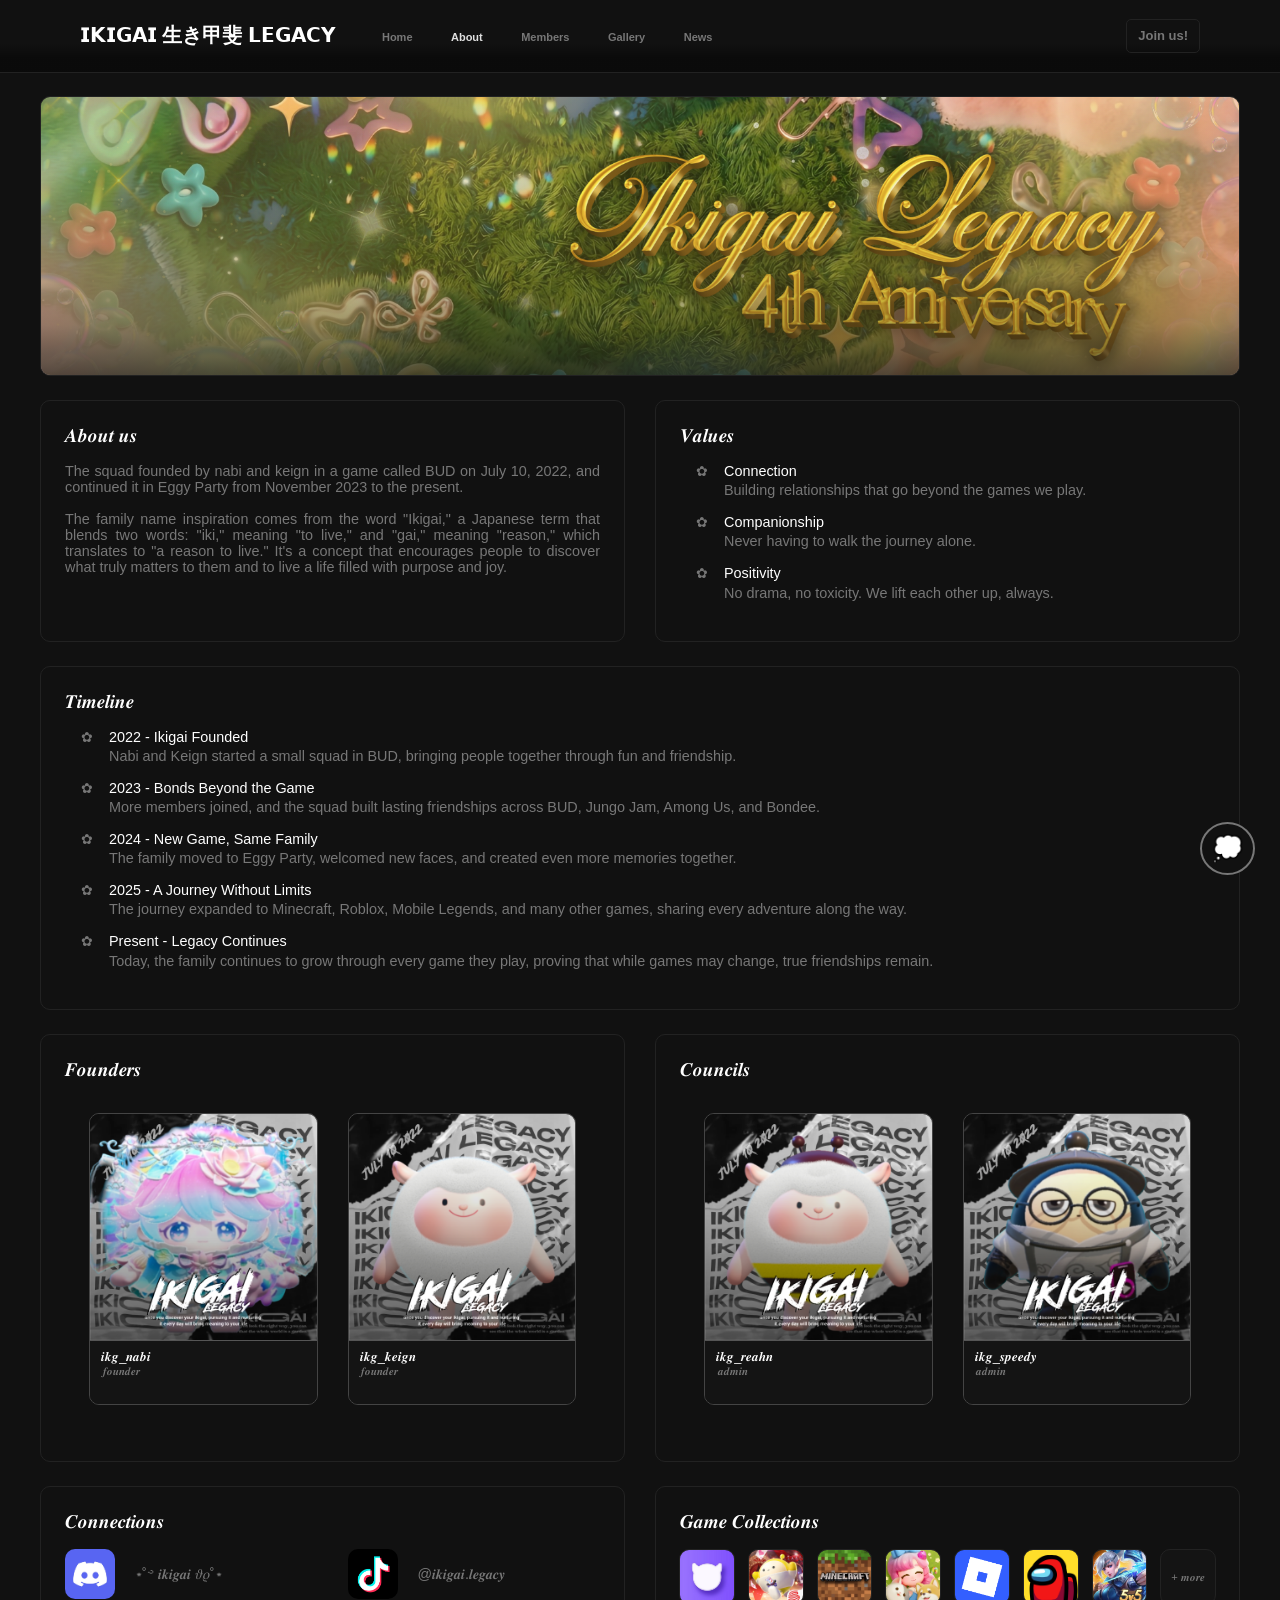
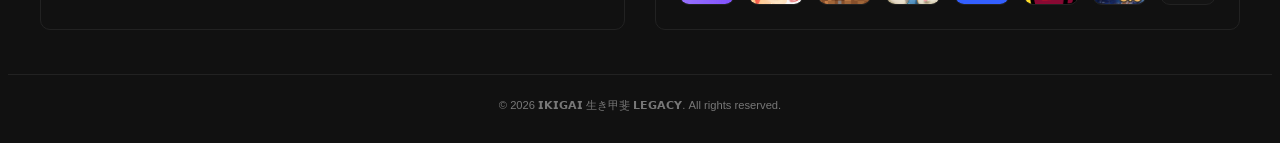
==== commit 573501e4: "Add files via upload" ====
--- a/about.html
+++ b/about.html
@@ -22,7 +22,7 @@
             <a href="members.html">Members</a>
             <a href="gallery.html">Gallery</a>
             <a href="news.html">News</a>
-            <a href="https://docs.google.com/forms/d/e/1FAIpQLSfjyB8L9kWrnWd9bgaFZAZojtJx5KCW9Il7itQAc0xYwwFybQ/viewform" target="_blank" class="menu-join">Join us!</a>
+            <button class="join-menu join-trigger">Join us!</button>
         </nav>
         
     </div>
@@ -46,8 +46,7 @@
                 </div>
 
                 <div class="end">
-                    <a href="https://docs.google.com/forms/d/e/1FAIpQLSfjyB8L9kWrnWd9bgaFZAZojtJx5KCW9Il7itQAc0xYwwFybQ/viewform" target="_blank" class="join">Join us!</a>
-                    
+                    <button class="join-end join-trigger">Join us!</button>
                 </div>
 
             </div>
@@ -332,6 +331,88 @@
         </div>
     </div>
 
+    <!-- Join Modal -->
+    <div class="modal-join">
+
+        <div class="modal-window">
+
+            <!-- Header -->
+            <div class="modal-header">
+
+                <div class="modal-info">
+                    <div class="modal-title">
+                        𝑱𝒐𝒊𝒏 𝑰𝒌𝒊𝒈𝒂𝒊 𝑭𝒂𝒎𝒊𝒍𝒚
+                    </div>
+
+                    <div class="modal-desc">
+                        Please read our rules before joining.
+                    </div>
+                </div>
+
+                <button class="modal-close">×</button>
+
+            </div>
+
+            <!-- Rules -->
+            <div class="modal-viewer">
+
+                <div class="join-rules">
+
+                    <div class="join-rule">
+                        <div class="rule-title">𝟏. 𝑹𝒆𝒔𝒑𝒆𝒄𝒕 𝑬𝒗𝒆𝒓𝒚𝒐𝒏𝒆</div>
+                        <div class="rule-desc">
+                            Treat every member with kindness and respect their opinions. Everyone’s voice matters here.
+                        </div>
+                    </div>
+
+                    <div class="join-rule">
+                        <div class="rule-title">𝟐. 𝑺𝒕𝒓𝒊𝒄𝒕 𝑪𝒐𝒏𝒇𝒊𝒅𝒆𝒏𝒕𝒊𝒂𝒍𝒊𝒕𝒚</div>
+                        <div class="rule-desc">
+                            Everything shared in this group stays in this group. This includes conversations, personal accounts, and media.
+                            Even if you leave the squad, confidentiality rules still apply. No sharing or discussing anything outside the group, now or in the future.
+                        </div>
+                    </div>
+
+                    <div class="join-rule">
+                        <div class="rule-title">𝟑. 𝑵𝒐 𝑻𝒓𝒐𝒖𝒃𝒍𝒆𝒎𝒂𝒌𝒆𝒓𝒔</div>
+                        <div class="rule-desc">
+                            We’re here to play and have fun. Any behavior that disrupts our harmony or causes conflict won’t be tolerated. We are strict about this rule, and repeated offenses or serious disruptions can result in <strong>Immediate Removal</strong> from the squad.
+                        </div>
+                    </div>
+
+                    <div class="join-rule">
+                        <div class="rule-title">𝟒. 𝑯𝒂𝒏𝒅𝒍𝒆 𝑪𝒐𝒏𝒇𝒍𝒊𝒄𝒕𝒔 𝑷𝒓𝒊𝒗𝒂𝒕𝒆𝒍𝒚</div>
+                        <div class="rule-desc">
+                            If you have issues with other members, resolve them privately. Leaving our GCs is equivalent to leaving the squad. Avoid creating unnecessary conflict.
+                        </div>
+                    </div>
+
+                </div>
+
+                <div class="join-actions">
+
+                    <a 
+                        href="https://canva.link/7v14h85819vjnkk"
+                        target="_blank"
+                        class="join-edit">
+                        Edit Squad DP
+                    </a>
+
+                    <a 
+                        href="https://docs.google.com/forms/d/e/1FAIpQLSfjyB8L9kWrnWd9bgaFZAZojtJx5KCW9Il7itQAc0xYwwFybQ/viewform"
+                        target="_blank"
+                        class="join-confirm">
+                        Join the Family ᯓ★
+                    </a>
+
+                </div>
+
+            </div>
+
+        </div>
+
+    </div>
+
     
 
   <script src="general.js"></script>
--- a/general.css
+++ b/general.css
@@ -50,8 +50,33 @@
     margin-left: auto;
 }
 
+.join-end {
+    font-size: 13px;
+    font-weight: 600;
+    display: flex;
+    justify-content: center;
+    align-items: center;
+    height: 34px;
+    min-width: 74px;
+    font-family: sans-serif;
+    background-color: transparent;
+    color: #777;
+    border: 1px solid #222;
+    border-radius: 5px;
+    text-decoration: none;
+    cursor: pointer;
+    transition: .5s ease;
+}
+
+.join-end:hover {
+    color: #111111;
+    background-color: #dfdfdf;
+    border-color: #dfdfdf;
+    box-shadow: 0 0 10px #777;
+}
+
 @media screen and (max-width: 850px){
-    .nav-buttons a{
+    .nav-buttons a, .join-end{
         display: none;
     }
     .menu-container .menu-btn{
@@ -186,25 +211,25 @@
 
 
 
-.join {
+.join-menu {
     font-size: 13px;
     font-weight: 600;
     display: flex;
     justify-content: center;
     align-items: center;
-    height: 34px;
+    height: 100%;
     min-width: 74px;
     font-family: sans-serif;
     background-color: transparent;
     color: #777;
-    border: 1px solid #222;
+    border: 1px solid #111;
+    border-bottom: 1px solid #222;
     text-decoration: none;
-    border-radius: 5px;
     cursor: pointer;
     transition: .5s ease;
 }
 
-.join:hover {
+.join-menu:hover {
     color: #111111;
     background-color: #dfdfdf;
     border-color: #dfdfdf;
@@ -230,6 +255,283 @@
     text-shadow: 0 0 10px #dfdfdf
 }
 
+
+
+/* =========================
+   JOIN MODAL
+========================= */
+
+.modal-join{
+    position: fixed;
+    inset: 0;
+
+    display: none;
+    align-items: center;
+    justify-content: center;
+
+    padding: 20px;
+    box-sizing: border-box;
+
+    background: rgba(0, 0, 0, .75);
+
+    z-index: 999;
+}
+
+.modal-join.open{
+    display: flex;
+}
+
+
+/* =========================
+   MODAL WINDOW
+========================= */
+
+.modal-join .modal-window{
+    width: 100%;
+    max-width: 550px;
+    max-height: 85vh;
+
+    display: flex;
+    flex-direction: column;
+
+    background: #141414;
+    border: 1px solid #444;
+    border-radius: 12px;
+
+    overflow: hidden;
+
+    box-shadow: 0 15px 50px rgba(0,0,0,.6);
+}
+
+
+/* =========================
+   HEADER
+========================= */
+
+.modal-join .modal-header{
+    display: flex;
+    align-items: flex-start;
+    justify-content: space-between;
+
+    padding: 20px;
+
+    border-bottom: 1px solid #222;
+}
+
+.modal-join .modal-info{
+    display: flex;
+    flex-direction: column;
+}
+
+.modal-join .modal-title{
+    color: white;
+    font-size: 1.1rem;
+}
+
+.modal-join .modal-desc{
+    color: #777;
+    font-size: .75rem;
+    margin-top: 5px;
+}
+
+
+/* CLOSE BUTTON */
+
+.modal-join .modal-close{
+    width: 32px;
+    height: 32px;
+
+    display: flex;
+    align-items: center;
+    justify-content: center;
+
+    border: none;
+    background: transparent;
+
+    color: #777;
+
+    font-size: 24px;
+
+    cursor: pointer;
+
+    transition: .3s ease;
+}
+
+.modal-join .modal-close:hover{
+    color: white;
+    text-shadow: 0 0 10px rgba(232,208,138,.4);
+}
+
+
+/* =========================
+   CONTENT
+========================= */
+
+.modal-join .modal-viewer{
+    padding: 20px;
+
+    overflow-y: auto;
+    overflow-x: hidden;
+}
+
+
+/* Scrollbar */
+
+.modal-join .modal-viewer::-webkit-scrollbar{
+    width: 5px;
+}
+
+.modal-join .modal-viewer::-webkit-scrollbar-thumb{
+    background: #777;
+    border-radius: 999px;
+}
+
+.modal-join .modal-viewer::-webkit-scrollbar-track{
+    background: transparent;
+}
+
+
+/* =========================
+   RULES
+========================= */
+
+.join-rules{
+    display: flex;
+    flex-direction: column;
+}
+
+.join-rule{
+    padding: 14px 0;
+
+    border-bottom: 1px solid #222;
+}
+
+.join-rule:first-child{
+    padding-top: 0;
+}
+
+.rule-title{
+    color: #ffffff;
+    font-size: .85rem;
+    margin-bottom: 5px;
+}
+
+.rule-desc{
+    color: #777;
+    font-size: .75rem;
+    line-height: 1.5;
+}
+
+
+/* =========================
+   JOIN BUTTON
+========================= */
+
+.join-actions{
+    display: flex;
+    justify-content: flex-end;
+    gap: 10px;
+    margin-top: 20px;
+}
+
+.join-edit,
+.join-confirm{
+    display: flex;
+    align-items: center;
+    justify-content: center;
+
+    min-width: 150px;
+    height: 36px;
+
+    padding: 0 16px;
+    box-sizing: border-box;
+
+    border-radius: 6px;
+
+    text-decoration: none;
+
+    font-size: .75rem;
+    font-weight: 600;
+
+    transition: .3s ease;
+}
+
+
+/* Canva button */
+.join-edit{
+    color: #777;
+    background: transparent;
+    border: 1px solid #222;
+}
+
+.join-edit:hover{
+    color: #111111;
+    background: white;
+    border-color: white;
+    box-shadow: 0 0 10px white;
+    transition: .3s ease;
+}
+
+
+/* Join button */
+.join-confirm{
+    color: #111111;
+    background: white;
+    border: 1px solid white;
+}
+
+.join-confirm:hover{
+    box-shadow: 0 0 10px white;
+    transition: .3s ease;
+}
+
+
+/* =========================
+   MOBILE
+========================= */
+
+@media screen and (max-width: 500px){
+
+    .modal-join{
+        padding: 12px;
+    }
+
+    .modal-join .modal-window{
+        max-height: 90vh;
+    }
+
+    .modal-join .modal-header{
+        padding: 15px;
+    }
+
+    .modal-join .modal-viewer{
+        padding: 15px;
+    }
+
+    .modal-join .modal-title{
+        font-size: 1rem;
+    }
+
+    .join-edit,
+    .join-confirm{
+        width: 100%;
+    }
+
+    .join-actions{
+        flex-direction: column;
+    }
+}
+
+
+
+
+
+
+
+
+
+
+
 /* Page Styles */
 
 
